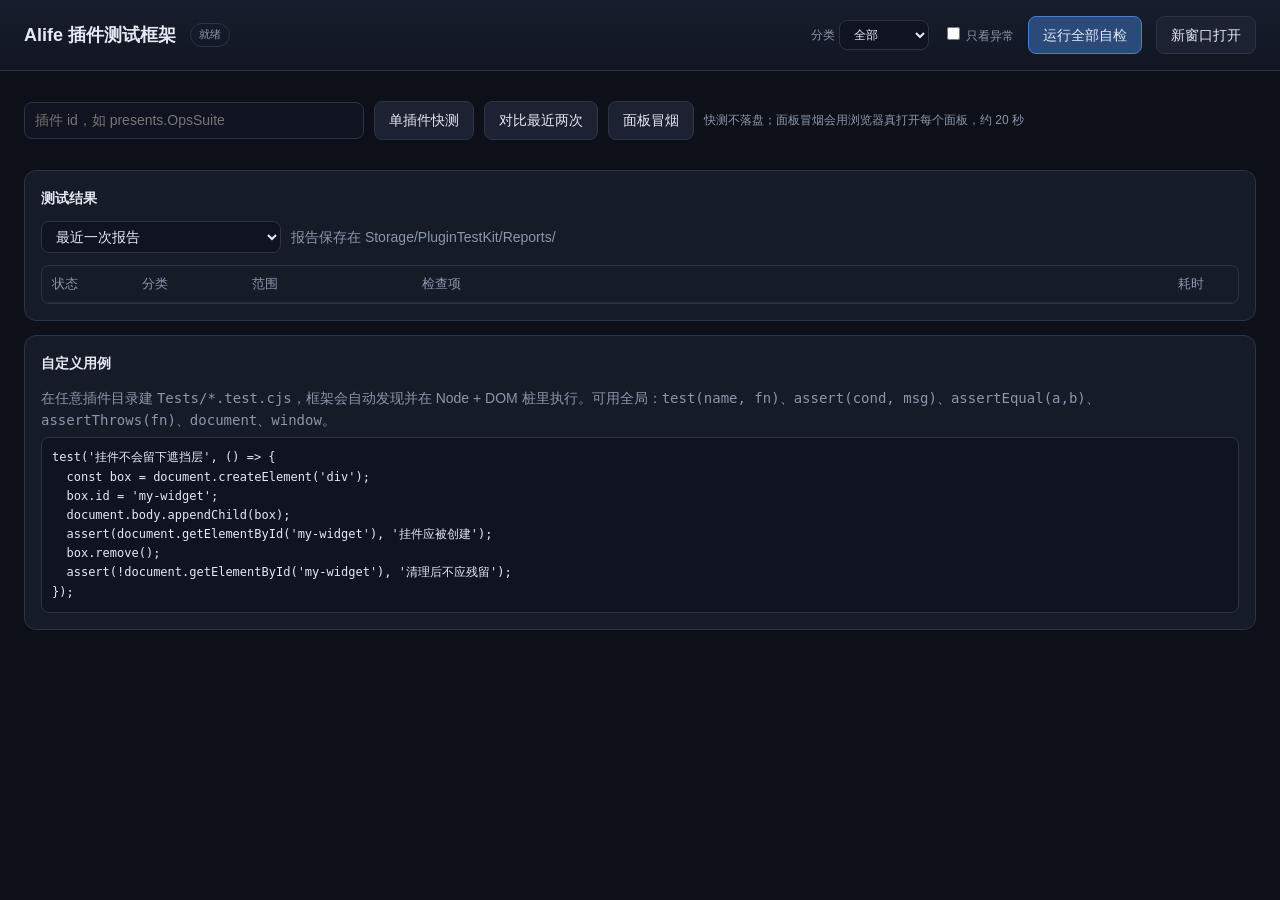
==== 5.0.0/Resources/index.html @ 311c9e18 "add presents.PluginTestKit 5.0.0" ====
<!doctype html>
<html lang="zh-CN">
<head>
<meta charset="utf-8">
<meta name="viewport" content="width=device-width,initial-scale=1">
<title>Alife 插件测试框架</title>
<style>
:root{--bg:#0d1018;--panel:#161b28;--panel2:#1c2231;--line:#2a3348;--text:#e4e9f2;--dim:#8b96ab;--acc:#6ea8ff;--ok:#4ec9a0;--warn:#f0b562;--bad:#f07373}
*{box-sizing:border-box}body{margin:0;background:var(--bg);color:var(--text);font:14px/1.6 -apple-system,"Segoe UI","Microsoft YaHei",sans-serif}
header{display:flex;align-items:center;gap:14px;padding:16px 24px;border-bottom:1px solid var(--line);background:linear-gradient(180deg,#171d2c,#111622);flex-wrap:wrap}
h1{font-size:18px;margin:0;font-weight:600}.tag{font-size:11px;color:var(--dim);border:1px solid var(--line);padding:2px 8px;border-radius:20px}
.spacer{flex:1}button{font:inherit;color:var(--text);background:var(--panel2);border:1px solid var(--line);border-radius:8px;padding:7px 14px;cursor:pointer;transition:.15s}button:hover{border-color:var(--acc);background:#24314a}button.primary{background:#2b4a7a;border-color:#4a7fd0}button:disabled{opacity:.5;cursor:not-allowed}
main{padding:20px 24px;max-width:1400px;margin:0 auto}
.cards{display:grid;grid-template-columns:repeat(auto-fit,minmax(150px,1fr));gap:12px;margin-bottom:18px}
.card{background:var(--panel);border:1px solid var(--line);border-radius:12px;padding:14px 16px}.card .k{font-size:11px;color:var(--dim)}.card .v{font-size:26px;font-weight:650;margin-top:4px;font-variant-numeric:tabular-nums}
.ok{color:var(--ok)}.bad{color:var(--bad)}.warn{color:var(--warn)}.acc{color:var(--acc)}
.box{background:var(--panel);border:1px solid var(--line);border-radius:12px;padding:16px;margin-bottom:14px}
.box h2{font-size:14px;margin:0 0 12px;font-weight:600}
.row{display:flex;gap:10px;align-items:center;flex-wrap:wrap;margin-bottom:12px}
select,input{font:inherit;background:#0f1420;color:var(--text);border:1px solid var(--line);border-radius:8px;padding:6px 10px}
table{width:100%;border-collapse:collapse;font-size:12.5px}th,td{text-align:left;padding:8px 10px;border-bottom:1px solid #232b3d;vertical-align:top}th{color:var(--dim);font-weight:500}
tbody tr:hover{background:#1c2436}.scroll{max-height:600px;overflow:auto;border:1px solid var(--line);border-radius:8px}
.chip{display:inline-block;font-size:10.5px;padding:1px 8px;border-radius:20px;background:#25314a;color:#a8c4f2;margin-right:4px}
.chip.ok{background:#1d4236;color:#8ee0bf}.chip.bad{background:#482727;color:#ffaaaa}.chip.warn{background:#463722;color:#f0c078}
pre{background:#0f1420;border:1px solid var(--line);border-radius:8px;padding:10px;font:12px/1.6 Consolas,monospace;white-space:pre-wrap;word-break:break-all;margin:6px 0 0}
.muted{color:var(--dim)}.empty{padding:30px;text-align:center;color:var(--dim)}
.toast{position:fixed;right:20px;bottom:20px;background:#22304a;border:1px solid var(--acc);border-radius:10px;padding:11px 16px;opacity:0;transition:.25s;pointer-events:none;z-index:9}.toast.show{opacity:1}
</style>
</head>
<body>
<header>
  <h1>Alife 插件测试框架</h1>
  <span class="tag" id="status">就绪</span>
  <span class="spacer"></span>
  <label class="muted" style="font-size:12px">分类
    <select id="filter"><option value="">全部</option><option>结构</option><option>JS</option><option>配置迁移</option><option>热重载</option></select>
  </label>
  <label class="muted" style="font-size:12px"><input type="checkbox" id="onlyBad" style="min-width:auto"> 只看异常</label>
  <button id="run" class="primary">运行全部自检</button>
  <button id="open">新窗口打开</button>
</header>
<main>
  <div class="row" style="margin-top:10px;flex-wrap:wrap">
  <input id="oneName" placeholder="插件 id，如 presents.OpsSuite" style="min-width:240px;flex:1;max-width:340px">
  <button id="runOne">单插件快测</button>
  <button id="compare">对比最近两次</button>
  <button id="uismoke">面板冒烟</button>
  <span class="muted" style="font-size:12px">快测不落盘；面板冒烟会用浏览器真打开每个面板，约 20 秒</span>
</div>
<div id="uiBox" style="font-size:12.5px;margin-top:6px"></div>
<div id="oneBox" style="font-size:12.5px;margin-top:6px"></div>
<div id="diffBox" style="font-size:12.5px;margin-top:6px"></div>

<div class="cards" id="cards"></div>
  <div class="box">
    <h2>测试结果 <small class="muted" id="meta"></small></h2>
    <div class="row"><select id="history" style="min-width:240px"><option value="">最近一次报告</option></select><span class="muted">报告保存在 Storage/PluginTestKit/Reports/</span></div>
    <div class="scroll"><table><thead><tr><th style="width:90px">状态</th><th style="width:110px">分类</th><th style="width:170px">范围</th><th>检查项</th><th style="width:70px" class="num">耗时</th></tr></thead><tbody id="rows"></tbody></table></div>
  </div>
  <div class="box">
    <h2>自定义用例</h2>
    <div class="muted">在任意插件目录建 <code>Tests/*.test.cjs</code>，框架会自动发现并在 Node + DOM 桩里执行。可用全局：<code>test(name, fn)</code>、<code>assert(cond, msg)</code>、<code>assertEqual(a,b)</code>、<code>assertThrows(fn)</code>、<code>document</code>、<code>window</code>。</div>
    <pre>test('挂件不会留下遮挡层', () => {
  const box = document.createElement('div');
  box.id = 'my-widget';
  document.body.appendChild(box);
  assert(document.getElementById('my-widget'), '挂件应被创建');
  box.remove();
  assert(!document.getElementById('my-widget'), '清理后不应残留');
});</pre>
  </div>
</main>
<div class="toast" id="toast"></div>
<script>
const $=(s)=>document.querySelector(s);
const esc=(s)=>String(s??'').replace(/[&<>"']/g,c=>({'&':'&amp;','<':'&lt;','>':'&gt;','"':'&quot;',"'":'&#39;'}[c]));
const api=async(p,o)=>{try{const r=await fetch(p,o);return await r.json()}catch(e){return {ok:false,error:String(e)}}};
const toast=(t)=>{const e=$('#toast');e.textContent=t;e.classList.add('show');clearTimeout(e._t);e._t=setTimeout(()=>e.classList.remove('show'),3200)};
let report=null, reports=[];
function cards(r){
  const d=[['检查项',r?.total??0,''],['通过',r?.passed??0,'ok'],['失败',r?.failed??0,'bad'],['提示',r?.warnings??0,'warn'],['耗时',(r?.durationMs??0)+' ms','']];
  $('#cards').innerHTML=d.map(([k,v,c])=>`<div class="card"><div class="k">${k}</div><div class="v ${c}">${v}</div></div>`).join('');
  $('#meta').textContent=r?`${r.at} · ${r.summary}`:'';
  $('#status').textContent=r?(r.failed?'有失败项':'自检通过'):'尚未运行';
}
function render(){
  if(!report){$('#rows').innerHTML='<tr><td colspan="5" class="empty">点「运行全部自检」开始</td></tr>';return}
  const f=$('#filter').value, bad=$('#onlyBad').checked;
  let rows=(report.results||[]).filter(x=>(!f||x.category===f)&&(!bad||!x.passed));
  $('#rows').innerHTML=rows.length?rows.map(x=>{
    const cls=x.passed?'ok':(x.warning?'warn':'bad'), label=x.passed?'通过':(x.warning?'提示':'失败');
    const details=(x.details||[]).length?`<pre>${esc(x.details.join('\n'))}</pre>`:'';
    return `<tr><td><span class="chip ${cls}">${label}</span></td><td><span class="chip">${esc(x.category)}</span></td><td class="muted" style="word-break:break-all">${esc(x.scope)}</td>
      <td><b>${esc(x.name)}</b>${x.message?`<div class="muted">${esc(x.message)}</div>`:''}${details}</td><td class="num muted">${x.durationMs}ms</td></tr>`;
  }).join(''):'<tr><td colspan="5" class="empty">当前筛选下没有结果</td></tr>';
}
async function load(name=''){
  const r=await api('/api/report'+(name?'?name='+encodeURIComponent(name):''));
  if(r&&r.results){report=r;cards(r);render()}
}
async function refreshState(){
  const s=await api('/api/state');
  reports=s.reports||[];
  $('#history').innerHTML='<option value="">最近一次报告</option>'+reports.map(x=>`<option value="${esc(x)}">${esc(x)}</option>`).join('');
  if(s.latest){cards(s.latest)}
  $('#status').textContent=s.running?'测试中…':($('#status').textContent||'就绪');
  $('#run').disabled=!!s.running;
}
$('#filter').onchange=render;$('#onlyBad').onchange=render;
$('#history').onchange=()=>load($('#history').value);
$('#run').onclick=async()=>{
  $('#run').disabled=true;$('#status').textContent='测试中…';toast('自检开始，可能需要十几秒');
  const r=await api('/api/run',{method:'POST'});
  if(!r.ok){toast('运行失败：'+(r.error||''))}else{toast(`${r.summary}`)}
  await refreshState();await load();$('#run').disabled=false;
};

// 单插件快测：只扫一个目录、不写报告，改完插件几秒内就能知道有没有明显问题
$('#runOne').onclick=async()=>{
  const name=$('#oneName').value.trim();
  if(!name){toast('先填插件 id，例如 presents.OpsSuite');return}
  $('#runOne').disabled=true;
  const t0=Date.now();
  const r=await api('/api/run?plugin='+encodeURIComponent(name),{method:'POST'});
  const ms=Date.now()-t0;
  $('#runOne').disabled=false;
  $('#oneBox').innerHTML=r.ok
    ? `<span class="chip ${r.failed?'bad':(r.warnings?'warn':'ok')}">单插件快测</span> <b>${esc(name)}</b> · ${r.total} 项 · 失败 ${r.failed} · 提示 ${r.warnings} · ${ms} ms · <span class="muted">${r.saved?'已落盘':'未落盘'}</span>`
    : `<span class="chip bad">快测失败</span> ${esc(r.error||'')}`;
};

// 回归对比：最近两份报告对齐，直接看有没有这次改出来的新失败
$('#compare').onclick=async()=>{
  const d=await api('/api/compare');
  if(!d.summary){$('#diffBox').innerHTML=`<span class="chip warn">无法对比</span> ${esc(d.error||'')}`;return}
  const list=(arr,mark)=>arr.length?`<div style="margin-top:4px">${arr.slice(0,12).map(x=>`<div class="muted">${mark} ${esc(x)}</div>`).join('')}</div>`:'';
  $('#diffBox').innerHTML=
    `<span class="chip ${d.newFailures.length?'bad':'ok'}">回归对比</span> ${esc(d.baseAt)} → ${esc(d.latestAt)}：<b>${esc(d.summary)}</b>`+
    `<span class="muted"> · 新失败 ${d.newFailures.length} · 修复 ${d.fixed.length} · 仍失败 ${d.stillFailing.length} · 新增项 ${d.added.length}</span>`+
    list(d.newFailures,'✗')+list(d.fixed,'✓')+
    (d.newFailures.length?'':'<div class="muted" style="margin-top:3px">这次改动没有引入新失败</div>');
};
// 面板冒烟：真浏览器打开每个本地面板抓 JS 报错。字段名对不上、函数被变量遮蔽这类问题，
// 静态检查永远发现不了 —— 语法没错、接口也返回 200，只是页面白着。
$('#uismoke').onclick=async()=>{
  const b=$('#uismoke');
  b.disabled=true;b.textContent='检查中…';
  $('#uiBox').innerHTML='<span class="muted">正在用浏览器逐个打开面板，约 20 秒…</span>';

  const r=await api('/api/uismoke',{method:'POST'});
  b.disabled=false;b.textContent='面板冒烟';

  if(!r||r.ok===false){
    $('#uiBox').innerHTML=`<span class="chip warn">无法运行</span> ${esc((r&&r.error)||'')}`;
    return;
  }

  const rows=(r.results||[]).map(x=>{
    const cls=x.passed?'ok':(x.warning?'warn':'bad');
    const label=x.passed?'通过':(x.warning?'提示':'失败');
    const ds=(x.details||[]).slice(0,3)
      .map(d=>`<div class="muted" style="margin-left:52px">· ${esc(d)}</div>`).join('');
    return `<div><span class="chip ${cls}">${label}</span> <span class="mono">${esc(x.scope)}</span> ${esc(x.message)}</div>${ds}`;
  }).join('');

  $('#uiBox').innerHTML=`<div style="margin-bottom:4px"><b>${r.count} 个面板</b> · ${r.failed} 个有报错</div>${rows}`;
};

$('#open').onclick=()=>window.open(location.href,'_blank');
refreshState().then(()=>load());
setInterval(refreshState,8000);
</script>
</body>
</html>
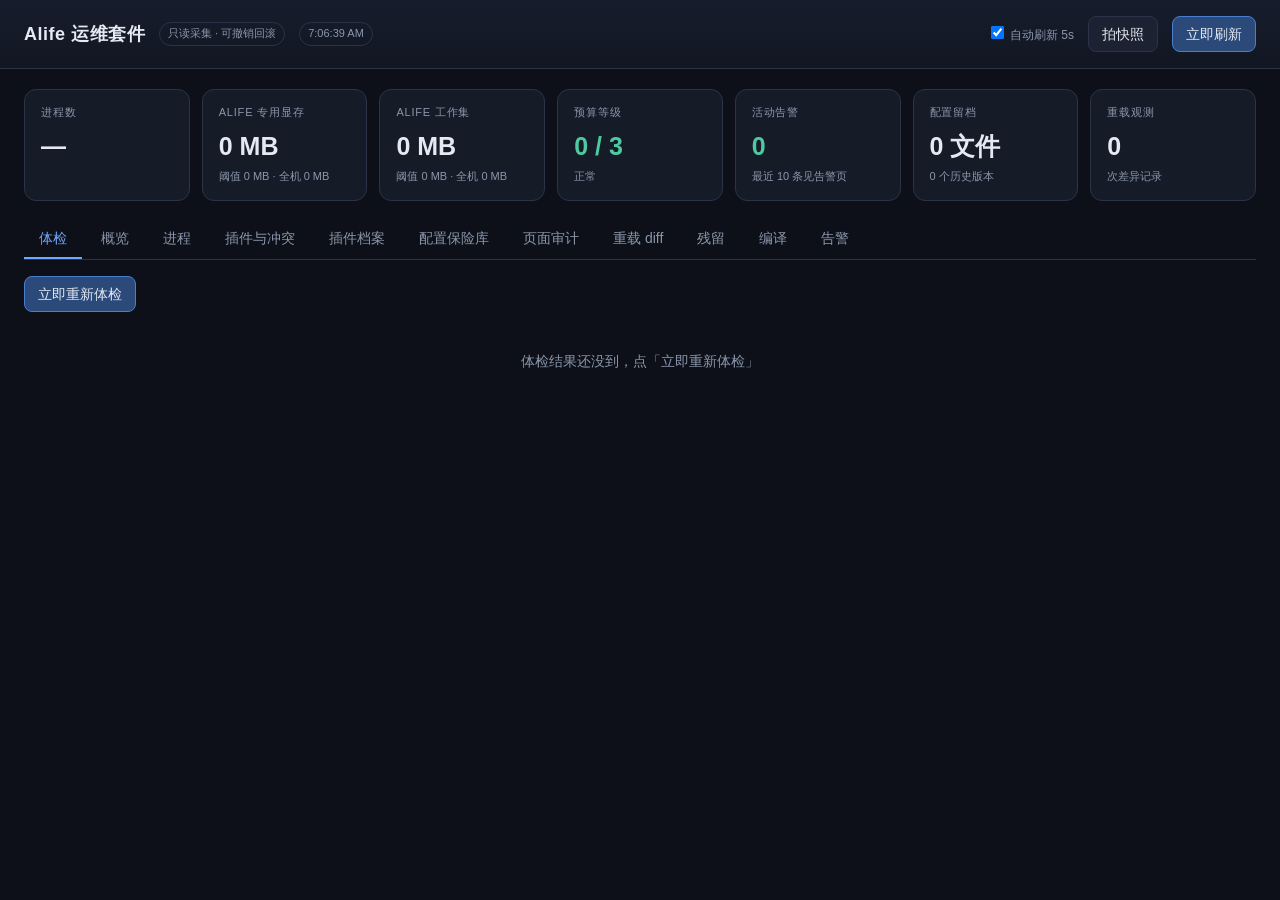
==== commit dcca675c: "add presents.OpsSuite 5.0.0" ====
--- a/5.0.0/Resources/index.html
+++ b/5.0.0/Resources/index.html
@@ -3,172 +3,610 @@
 <head>
 <meta charset="utf-8">
 <meta name="viewport" content="width=device-width,initial-scale=1">
-<title>Alife 插件测试框架</title>
+<title>Alife 运维套件</title>
 <style>
-:root{--bg:#0d1018;--panel:#161b28;--panel2:#1c2231;--line:#2a3348;--text:#e4e9f2;--dim:#8b96ab;--acc:#6ea8ff;--ok:#4ec9a0;--warn:#f0b562;--bad:#f07373}
-*{box-sizing:border-box}body{margin:0;background:var(--bg);color:var(--text);font:14px/1.6 -apple-system,"Segoe UI","Microsoft YaHei",sans-serif}
+:root{--bg:#0d1018;--panel:#161b28;--panel2:#1c2231;--line:#2a3348;--text:#e4e9f2;--dim:#8b96ab;--accent:#6ea8ff;--ok:#4ec9a0;--warn:#f0b562;--bad:#f07373}
+*{box-sizing:border-box}
+body{margin:0;background:var(--bg);color:var(--text);font:14px/1.6 -apple-system,"Segoe UI","Microsoft YaHei",sans-serif}
+a{color:var(--accent)}
 header{display:flex;align-items:center;gap:14px;padding:16px 24px;border-bottom:1px solid var(--line);background:linear-gradient(180deg,#171d2c,#111622);flex-wrap:wrap}
-h1{font-size:18px;margin:0;font-weight:600}.tag{font-size:11px;color:var(--dim);border:1px solid var(--line);padding:2px 8px;border-radius:20px}
-.spacer{flex:1}button{font:inherit;color:var(--text);background:var(--panel2);border:1px solid var(--line);border-radius:8px;padding:7px 14px;cursor:pointer;transition:.15s}button:hover{border-color:var(--acc);background:#24314a}button.primary{background:#2b4a7a;border-color:#4a7fd0}button:disabled{opacity:.5;cursor:not-allowed}
-main{padding:20px 24px;max-width:1400px;margin:0 auto}
-.cards{display:grid;grid-template-columns:repeat(auto-fit,minmax(150px,1fr));gap:12px;margin-bottom:18px}
-.card{background:var(--panel);border:1px solid var(--line);border-radius:12px;padding:14px 16px}.card .k{font-size:11px;color:var(--dim)}.card .v{font-size:26px;font-weight:650;margin-top:4px;font-variant-numeric:tabular-nums}
-.ok{color:var(--ok)}.bad{color:var(--bad)}.warn{color:var(--warn)}.acc{color:var(--acc)}
+h1{font-size:18px;margin:0;font-weight:600;letter-spacing:.5px}
+.tag{font-size:11px;color:var(--dim);border:1px solid var(--line);padding:2px 8px;border-radius:20px}
+.spacer{flex:1}
+button{font:inherit;color:var(--text);background:var(--panel2);border:1px solid var(--line);border-radius:8px;padding:6px 13px;cursor:pointer;transition:.15s}
+button:hover{border-color:var(--accent);background:#24314a}
+button.primary{background:#2b4a7a;border-color:#4a7fd0}
+button.danger{border-color:#8a3d3d;color:#ffb3b3}
+button:disabled{opacity:.45;cursor:not-allowed}
+main{padding:20px 24px;max-width:1500px;margin:0 auto}
+.cards{display:grid;grid-template-columns:repeat(auto-fit,minmax(158px,1fr));gap:12px;margin-bottom:18px}
+.card{background:var(--panel);border:1px solid var(--line);border-radius:12px;padding:14px 16px}
+.card .k{font-size:11px;color:var(--dim);text-transform:uppercase;letter-spacing:.8px}
+.card .v{font-size:25px;font-weight:650;font-variant-numeric:tabular-nums;margin-top:4px}
+.card .s{font-size:11px;color:var(--dim);margin-top:2px}
+.c-ok{color:var(--ok)}.c-warn{color:var(--warn)}.c-bad{color:var(--bad)}.c-acc{color:var(--accent)}
+nav{display:flex;gap:4px;border-bottom:1px solid var(--line);margin-bottom:16px;flex-wrap:wrap}
+nav button{border:0;border-bottom:2px solid transparent;border-radius:0;background:none;padding:8px 15px;color:var(--dim)}
+nav button.on{color:var(--accent);border-bottom-color:var(--accent)}
+section{display:none}section.on{display:block}
+.grid2{display:grid;grid-template-columns:1.15fr .85fr;gap:14px}
+@media(max-width:980px){.grid2{grid-template-columns:1fr}}
 .box{background:var(--panel);border:1px solid var(--line);border-radius:12px;padding:16px;margin-bottom:14px}
-.box h2{font-size:14px;margin:0 0 12px;font-weight:600}
-.row{display:flex;gap:10px;align-items:center;flex-wrap:wrap;margin-bottom:12px}
-select,input{font:inherit;background:#0f1420;color:var(--text);border:1px solid var(--line);border-radius:8px;padding:6px 10px}
-table{width:100%;border-collapse:collapse;font-size:12.5px}th,td{text-align:left;padding:8px 10px;border-bottom:1px solid #232b3d;vertical-align:top}th{color:var(--dim);font-weight:500}
-tbody tr:hover{background:#1c2436}.scroll{max-height:600px;overflow:auto;border:1px solid var(--line);border-radius:8px}
-.chip{display:inline-block;font-size:10.5px;padding:1px 8px;border-radius:20px;background:#25314a;color:#a8c4f2;margin-right:4px}
-.chip.ok{background:#1d4236;color:#8ee0bf}.chip.bad{background:#482727;color:#ffaaaa}.chip.warn{background:#463722;color:#f0c078}
-pre{background:#0f1420;border:1px solid var(--line);border-radius:8px;padding:10px;font:12px/1.6 Consolas,monospace;white-space:pre-wrap;word-break:break-all;margin:6px 0 0}
-.muted{color:var(--dim)}.empty{padding:30px;text-align:center;color:var(--dim)}
-.toast{position:fixed;right:20px;bottom:20px;background:#22304a;border:1px solid var(--acc);border-radius:10px;padding:11px 16px;opacity:0;transition:.25s;pointer-events:none;z-index:9}.toast.show{opacity:1}
+.box h2{font-size:14px;margin:0 0 12px;font-weight:600;color:var(--text)}
+.box h2 small{font-weight:400;color:var(--dim);margin-left:8px}
+table{width:100%;border-collapse:collapse;font-size:12.5px}
+th,td{text-align:left;padding:7px 9px;border-bottom:1px solid #232b3d;vertical-align:top}
+th{color:var(--dim);font-weight:500;position:sticky;top:0;background:var(--panel);z-index:1}
+tbody tr:hover{background:#1c2436}
+.num{font-variant-numeric:tabular-nums;text-align:right}
+.scroll{max-height:430px;overflow:auto;border:1px solid var(--line);border-radius:8px}
+.chip{display:inline-block;font-size:10.5px;padding:1px 7px;border-radius:20px;background:#25314a;color:#a8c4f2;margin:1px 3px 1px 0}
+.chip.warn{background:#463722;color:#f0c078}.chip.bad{background:#482727;color:#ffaaaa}
+.chip.ok{background:#1d4236;color:#8ee0bf}
+.muted{color:var(--dim)}
+pre{background:#0f1420;border:1px solid var(--line);border-radius:8px;padding:12px;overflow:auto;max-height:320px;font:12px/1.6 Consolas,monospace;white-space:pre-wrap;word-break:break-all}
+.row{display:flex;gap:8px;align-items:center;flex-wrap:wrap;margin-bottom:10px}
+input,select{font:inherit;background:#0f1420;color:var(--text);border:1px solid var(--line);border-radius:8px;padding:6px 10px}
+input{min-width:220px}
+svg{width:100%;height:190px;display:block}
+.legend{display:flex;gap:16px;font-size:11px;color:var(--dim);margin-top:6px}
+.legend i{display:inline-block;width:10px;height:3px;vertical-align:middle;margin-right:5px}
+.empty{padding:26px;text-align:center;color:var(--dim)}
+.banner{background:#2a2033;border:1px solid #5b3d55;border-radius:10px;padding:10px 14px;margin-bottom:14px;font-size:12.5px}
+dialog{background:var(--panel);color:var(--text);border:1px solid var(--line);border-radius:12px;max-width:820px;width:92%;padding:20px}
+dialog::backdrop{background:rgba(0,0,0,.72)}
+dialog h3{margin:0 0 12px;font-size:16px}
+.toast{position:fixed;right:20px;bottom:20px;background:#22304a;border:1px solid var(--accent);border-radius:10px;padding:11px 16px;opacity:0;transition:.25s;pointer-events:none;max-width:380px;z-index:9;font-size:13px}
+.toast.show{opacity:1}
+
+/* ---- 体检页 ---- */
+#health .hstat{display:flex;align-items:center;gap:14px;padding:16px 18px;border-radius:12px;border:1px solid var(--line);background:var(--panel);margin-bottom:14px}
+#health .hstat .dot{width:12px;height:12px;border-radius:50%;flex:none}
+#health .hstat.bad .dot{background:#f07373}
+#health .hstat.warn .dot{background:#f0b562}
+#health .hstat.ok .dot{background:#4ec9a0}
+#health .hstat .big{font-size:21px;font-weight:700;line-height:1.25}
+#health .hitem{display:flex;gap:12px;padding:12px 14px;border:1px solid var(--line);border-left:4px solid var(--line);border-radius:10px;background:var(--panel);margin-bottom:9px}
+#health .hitem.bad{border-left-color:#f07373}
+#health .hitem.warn{border-left-color:#f0b562}
+#health .hitem.ok{border-left-color:#4ec9a0}
+#health .hitem .t{font-weight:600;margin-bottom:3px;line-height:1.4}
+#health .hitem .d{color:var(--dim);font-size:12px;word-break:break-all}
+#health .hitem .f{margin-top:7px;font-size:12px;color:#7ee0b0}
+#health .hitem .f b{font-weight:600}
 </style>
 </head>
 <body>
 <header>
-  <h1>Alife 插件测试框架</h1>
-  <span class="tag" id="status">就绪</span>
+  <h1>Alife 运维套件</h1>
+  <span class="tag">只读采集 · 可撤销回滚</span>
+  <span class="tag" id="clock">--:--:--</span>
   <span class="spacer"></span>
-  <label class="muted" style="font-size:12px">分类
-    <select id="filter"><option value="">全部</option><option>结构</option><option>JS</option><option>配置迁移</option><option>热重载</option></select>
-  </label>
-  <label class="muted" style="font-size:12px"><input type="checkbox" id="onlyBad" style="min-width:auto"> 只看异常</label>
-  <button id="run" class="primary">运行全部自检</button>
-  <button id="open">新窗口打开</button>
+  <label class="muted" style="font-size:12px"><input type="checkbox" id="auto" checked style="min-width:auto"> 自动刷新 5s</label>
+  <button id="snapshot">拍快照</button>
+  <button id="refresh" class="primary">立即刷新</button>
 </header>
+
 <main>
-  <div class="row" style="margin-top:10px;flex-wrap:wrap">
-  <input id="oneName" placeholder="插件 id，如 presents.OpsSuite" style="min-width:240px;flex:1;max-width:340px">
-  <button id="runOne">单插件快测</button>
-  <button id="compare">对比最近两次</button>
-  <button id="uismoke">面板冒烟</button>
-  <span class="muted" style="font-size:12px">快测不落盘；面板冒烟会用浏览器真打开每个面板，约 20 秒</span>
-</div>
-<div id="uiBox" style="font-size:12.5px;margin-top:6px"></div>
-<div id="oneBox" style="font-size:12.5px;margin-top:6px"></div>
-<div id="diffBox" style="font-size:12.5px;margin-top:6px"></div>
-
-<div class="cards" id="cards"></div>
-  <div class="box">
-    <h2>测试结果 <small class="muted" id="meta"></small></h2>
-    <div class="row"><select id="history" style="min-width:240px"><option value="">最近一次报告</option></select><span class="muted">报告保存在 Storage/PluginTestKit/Reports/</span></div>
-    <div class="scroll"><table><thead><tr><th style="width:90px">状态</th><th style="width:110px">分类</th><th style="width:170px">范围</th><th>检查项</th><th style="width:70px" class="num">耗时</th></tr></thead><tbody id="rows"></tbody></table></div>
+  <div id="banner"></div>
+  <div class="cards" id="cards"></div>
+
+  <nav id="tabs">
+    <button data-t="health" class="on">体检</button>
+    <button data-t="overview">概览</button>
+    <button data-t="processes">进程</button>
+    <button data-t="plugins">插件与冲突</button>
+    <button data-t="dossier">插件档案</button>
+    <button data-t="configs">配置保险库</button>
+    <button data-t="audit">页面审计</button>
+    <button data-t="reload">重载 diff</button>
+    <button data-t="residue">残留</button>
+    <button data-t="compile">编译</button>
+    <button data-t="alerts">告警</button>
+  </nav>
+
+  <section id="health" class="on">
+    <div class="row" style="margin-bottom:12px">
+      <button id="healthRun" class="primary">立即重新体检</button>
+      <span class="muted" id="healthAt"></span>
+      <span class="spacer"></span>
+      <span class="muted" id="healthMeta"></span>
+    </div>
+    <div id="healthList"></div>
+  </section>
+
+  <section id="overview">
+    <div class="grid2">
+      <div class="box">
+        <h2>资源趋势 <small>最近采样</small></h2>
+        <svg id="chart" viewBox="0 0 600 190" preserveAspectRatio="none"></svg>
+        <div class="legend"><span><i style="background:#6ea8ff"></i>工作集 MB</span><span><i style="background:#f0b562"></i>GPU 专用显存 MB</span></div>
+      </div>
+      <div class="box">
+        <h2>按进程组 <small>工作集 / 显存</small></h2>
+        <div class="scroll"><table><thead><tr><th>组</th><th class="num">进程</th><th class="num">工作集</th><th class="num">显存</th></tr></thead><tbody id="groups"></tbody></table></div>
+      </div>
+    </div>
+    <div class="box">
+      <h2>最近重载</h2>
+      <div id="reloadNote" class="muted">—</div>
+    </div>
+  </section>
+
+  <section id="processes">
+    <div class="box">
+      <h2>进程明细 <small>按专用显存降序</small></h2>
+      <div class="row"><input id="psearch" placeholder="过滤进程名 / 组 / 命令行"><span class="muted" id="pcount"></span></div>
+      <div class="scroll"><table><thead><tr><th>进程</th><th>组 / 类型</th><th class="num">工作集</th><th class="num">私有</th><th class="num">显存</th><th class="num">句柄</th><th>端口</th><th>命令行</th></tr></thead><tbody id="ptable"></tbody></table></div>
+    </div>
+  </section>
+
+  <section id="plugins">
+    <div class="grid2">
+      <div class="box"><h2>冲突与卫生</h2><div id="conflicts"></div></div>
+      <div class="box"><h2>插件台账</h2><div class="scroll"><table><thead><tr><th>插件</th><th class="num">版本</th><th class="num">源文件</th><th class="num">模块</th><th>工具函数</th></tr></thead><tbody id="plugintable"></tbody></table></div></div>
+    </div>
+  </section>
+
+  <section id="configs">
+    <div class="grid2">
+      <div class="box"><h2>配置文件 <small>自动留档</small></h2><div class="scroll"><table><thead><tr><th>路径</th><th class="num">版本</th><th class="num">大小</th><th>操作</th></tr></thead><tbody id="configtable"></tbody></table></div></div>
+      <div class="box"><h2>历史版本</h2><div id="history"><div class="empty">点左侧「历史」查看</div></div></div>
+    </div>
+  </section>
+
+  <section id="audit">
+    <div class="row"><button id="auditRun" class="primary">重新扫描主页面</button><span class="muted">列出 window.__* 全局、遮挡点击的 fixed 层、测试残留 DOM、background initial 残留</span></div>
+    <div class="grid2">
+      <div class="box"><h2>可能拦截点击的大层</h2><div id="overlays"></div></div>
+      <div class="box"><h2>全局标记 / 可疑 DOM</h2><div id="globals"></div></div>
+    </div>
+  </section>
+
+  <section id="reload">
+    <div class="box"><h2>快照差异 <small>重载前后 / 手动对比</small></h2><div id="diffs"></div></div>
+  </section>
+
+  <section id="dossier">
+    <div class="row" style="margin-bottom:10px">
+      <button id="dossierReload">重新扫描</button>
+      <button id="scaffoldBtn">新建插件</button>
+      <label class="muted" style="font-size:12px"><input type="checkbox" id="dossierOnlyBad" style="min-width:auto"> 只看需要处理的</label>
+      <span class="spacer"></span>
+      <span class="muted" id="dossierMeta"></span>
+    </div>
+    <div class="box">
+      <div class="scroll" style="max-height:620px">
+        <table><thead><tr>
+          <th style="width:190px">插件</th><th style="width:60px" class="num">大小</th>
+          <th style="width:96px">改动</th><th>启用角色</th><th>依赖 / 被依赖</th>
+          <th style="width:210px">需要处理</th>
+        </tr></thead><tbody id="dossierRows"></tbody></table>
+      </div>
+    </div>
+  </section>
+
+  <section id="residue">
+    <div class="row" style="margin-bottom:10px">
+      <button id="residueReload">重新扫描</button>
+      <button id="cleanPorts" class="danger">清理失效端口文件</button>
+      <span class="muted" style="font-size:12px">只删 %TEMP% 里指向已停止实例的标记文件，不动任何数据</span>
+      <span class="spacer"></span>
+      <span class="muted" id="residueMeta"></span>
+    </div>
+    <div class="box" style="margin-bottom:12px">
+      <h2>端口文件 <small>标记还在、但没人监听</small></h2>
+      <div id="residuePorts"></div>
+    </div>
+    <div class="box" style="margin-bottom:12px">
+      <h2>角色配置里的失效模块 <small>这些会被静默跳过</small></h2>
+      <div id="residueConfigs"></div>
+    </div>
+    <div class="box">
+      <h2>Storage 数据目录 <small>仅供参考，按名字对不上插件的不代表没用</small></h2>
+      <div id="residueData"></div>
+    </div>
+  </section>
+
+  <section id="compile">
+    <div class="row" style="margin-bottom:10px">
+      <button id="compileReload">重新扫描</button>
+      <span class="muted" style="font-size:12px">从 alife.log 读宿主的真实编译诊断。编译失败的插件在客户端里根本不会出现</span>
+      <span class="spacer"></span>
+      <span class="muted" id="compileMeta"></span>
+    </div>
+    <div class="box" style="margin-bottom:12px">
+      <h2>未修复</h2>
+      <div id="compileList"></div>
+    </div>
+    <div class="box">
+      <h2>已修复 <small>日志里报过，但之后已产出 dll</small></h2>
+      <div id="compileFixed"></div>
+    </div>
+  </section>
+
+  <section id="alerts">
+    <div class="box"><h2>资源告警</h2><div id="alertlist"></div></div>
+  </section>
+</main>
+
+<dialog id="scaffoldDlg">
+  <h3 style="margin:0 0 14px">新建插件骨架</h3>
+  <div class="field" style="margin-bottom:10px">
+    <label>插件 id（就是目录名）</label>
+    <input id="scPluginId" placeholder="presents.MyPlugin">
   </div>
-  <div class="box">
-    <h2>自定义用例</h2>
-    <div class="muted">在任意插件目录建 <code>Tests/*.test.cjs</code>，框架会自动发现并在 Node + DOM 桩里执行。可用全局：<code>test(name, fn)</code>、<code>assert(cond, msg)</code>、<code>assertEqual(a,b)</code>、<code>assertThrows(fn)</code>、<code>document</code>、<code>window</code>。</div>
-    <pre>test('挂件不会留下遮挡层', () => {
-  const box = document.createElement('div');
-  box.id = 'my-widget';
-  document.body.appendChild(box);
-  assert(document.getElementById('my-widget'), '挂件应被创建');
-  box.remove();
-  assert(!document.getElementById('my-widget'), '清理后不应残留');
-});</pre>
+  <div class="field" style="margin-bottom:10px">
+    <label>中文名（显示在模块列表里）</label>
+    <input id="scTitle" placeholder="我的插件">
   </div>
-</main>
+  <div class="field" style="margin-bottom:10px">
+    <label>类名前缀（留空 = 取 id 末段）</label>
+    <input id="scPrefix" placeholder="MyPlugin">
+  </div>
+  <div class="muted" style="font-size:12px;margin-top:6px">
+    会生成 manifest.json / 类名Module.cs / 类名Config.cs / 类名UI.cs / Resources/index.html。
+    生成后需要重载插件环境，再把模块加进角色的 Modules。
+  </div>
+  <div class="row" style="justify-content:flex-end;margin-top:16px">
+    <button id="scCancel">取消</button>
+    <button id="scCreate" class="primary">生成</button>
+  </div>
+</dialog>
+
+
+<dialog id="dlg"><h3 id="dlgTitle">差异</h3><pre id="dlgBody"></pre><div class="row" style="justify-content:flex-end"><button id="dlgClose">关闭</button><button id="dlgRollback" class="danger">回滚到此版本</button></div></dialog>
 <div class="toast" id="toast"></div>
+
 <script>
-const $=(s)=>document.querySelector(s);
+const $=(s)=>document.querySelector(s), $$=(s)=>[...document.querySelectorAll(s)];
+let cache={state:null,samples:[],processes:[],inventory:null,configs:[],diffs:[],alerts:[],audit:null,health:null,dossier:null,residue:null,compile:null};
+let activeConfig='', activeVersion='';
 const esc=(s)=>String(s??'').replace(/[&<>"']/g,c=>({'&':'&amp;','<':'&lt;','>':'&gt;','"':'&quot;',"'":'&#39;'}[c]));
-const api=async(p,o)=>{try{const r=await fetch(p,o);return await r.json()}catch(e){return {ok:false,error:String(e)}}};
+const fmt=(n)=>Number(n||0).toLocaleString();
+const api=async(p,opt)=>{try{const r=await fetch(p,opt);return await r.json()}catch(e){return {ok:false,error:String(e)}}};
+// 数组接口专用：某次请求失败时 api() 会回一个 {ok:false} 对象，
+// 后面 rows.slice 一崩，整个 refresh 就断在这里，所有页面全空。
+const apiList=async(p)=>{const r=await api(p);return Array.isArray(r)?r:[]};
 const toast=(t)=>{const e=$('#toast');e.textContent=t;e.classList.add('show');clearTimeout(e._t);e._t=setTimeout(()=>e.classList.remove('show'),3200)};
-let report=null, reports=[];
-function cards(r){
-  const d=[['检查项',r?.total??0,''],['通过',r?.passed??0,'ok'],['失败',r?.failed??0,'bad'],['提示',r?.warnings??0,'warn'],['耗时',(r?.durationMs??0)+' ms','']];
-  $('#cards').innerHTML=d.map(([k,v,c])=>`<div class="card"><div class="k">${k}</div><div class="v ${c}">${v}</div></div>`).join('');
-  $('#meta').textContent=r?`${r.at} · ${r.summary}`:'';
-  $('#status').textContent=r?(r.failed?'有失败项':'自检通过'):'尚未运行';
-}
-function render(){
-  if(!report){$('#rows').innerHTML='<tr><td colspan="5" class="empty">点「运行全部自检」开始</td></tr>';return}
-  const f=$('#filter').value, bad=$('#onlyBad').checked;
-  let rows=(report.results||[]).filter(x=>(!f||x.category===f)&&(!bad||!x.passed));
-  $('#rows').innerHTML=rows.length?rows.map(x=>{
-    const cls=x.passed?'ok':(x.warning?'warn':'bad'), label=x.passed?'通过':(x.warning?'提示':'失败');
-    const details=(x.details||[]).length?`<pre>${esc(x.details.join('\n'))}</pre>`:'';
-    return `<tr><td><span class="chip ${cls}">${label}</span></td><td><span class="chip">${esc(x.category)}</span></td><td class="muted" style="word-break:break-all">${esc(x.scope)}</td>
-      <td><b>${esc(x.name)}</b>${x.message?`<div class="muted">${esc(x.message)}</div>`:''}${details}</td><td class="num muted">${x.durationMs}ms</td></tr>`;
-  }).join(''):'<tr><td colspan="5" class="empty">当前筛选下没有结果</td></tr>';
-}
-async function load(name=''){
-  const r=await api('/api/report'+(name?'?name='+encodeURIComponent(name):''));
-  if(r&&r.results){report=r;cards(r);render()}
-}
-async function refreshState(){
-  const s=await api('/api/state');
-  reports=s.reports||[];
-  $('#history').innerHTML='<option value="">最近一次报告</option>'+reports.map(x=>`<option value="${esc(x)}">${esc(x)}</option>`).join('');
-  if(s.latest){cards(s.latest)}
-  $('#status').textContent=s.running?'测试中…':($('#status').textContent||'就绪');
-  $('#run').disabled=!!s.running;
-}
-$('#filter').onchange=render;$('#onlyBad').onchange=render;
-$('#history').onchange=()=>load($('#history').value);
-$('#run').onclick=async()=>{
-  $('#run').disabled=true;$('#status').textContent='测试中…';toast('自检开始，可能需要十几秒');
-  const r=await api('/api/run',{method:'POST'});
-  if(!r.ok){toast('运行失败：'+(r.error||''))}else{toast(`${r.summary}`)}
-  await refreshState();await load();$('#run').disabled=false;
+
+function cards(s){
+  const g=s.gpu||{}, a=(g.alerts||[]).length;
+  const lvl=g.level||0, lvCls=lvl>=3?'c-bad':lvl>=1?'c-warn':'c-ok';
+  const items=[
+    ['进程数',s.samples? '' : (window._lastProc||'—'),'',''],
+    ['Alife 专用显存',fmt(g.totalGpuMB)+' MB','阈值 '+fmt(g.gpuThresholdMB)+' MB · 全机 '+fmt(g.systemGpuMB)+' MB',g.totalGpuMB>g.gpuThresholdMB&&g.gpuThresholdMB>0?'c-warn':''],
+    ['Alife 工作集',fmt(g.totalWorkingSetMB)+' MB','阈值 '+fmt(g.workingSetThresholdMB)+' MB · 全机 '+fmt(g.systemWorkingSetMB)+' MB',''],
+    ['预算等级',lvl+' / 3',['正常','警告','超限','严重'][lvl]||'',lvCls],
+    ['活动告警',a,'最近 10 条见告警页',a?'c-warn':'c-ok'],
+    ['配置留档',fmt(s.trackedConfigs)+' 文件',fmt(s.configVersions)+' 个历史版本',''],
+    ['重载观测',s.diffs||0,'次差异记录','']
+  ];
+  $('#cards').innerHTML=items.map(([k,v,s2,c])=>`<div class="card"><div class="k">${k}</div><div class="v ${c}">${v}</div><div class="s">${s2}</div></div>`).join('');
+  $('#reloadNote').textContent=s.reloadNote||'—';
+  const ban=$('#banner');
+  if(g.alerts&&g.alerts.length){ban.className='banner';ban.innerHTML='<b>资源提示</b>　'+g.alerts.slice(0,3).map(x=>esc(x.message)).join('　/　')}
+  else ban.className='';
+}
+
+function chart(rows){
+  // 双保险：即使上游传了对象或 null 也不该让整个刷新链路断掉
+  const data=(Array.isArray(rows)?rows:[]).slice(-60), W=600,H=190,P=8;
+  if(!data.length){$('#chart').innerHTML='<text x="10" y="30" fill="#8b96ab">暂无采样</text>';return}
+  const ws=data.map(d=>d.totalWorkingSetMB||0), gpu=data.map(d=>d.totalGpuMB||0);
+  const max=Math.max(1,...ws,...gpu)*1.1;
+  const line=(arr,color)=>{const pts=arr.map((v,i)=>[P+i*(W-2*P)/Math.max(1,arr.length-1),H-P-v/max*(H-2*P)]);return `<polyline fill="none" stroke="${color}" stroke-width="2" points="${pts.map(p=>p.map(n=>n.toFixed(1)).join(',')).join(' ')}"/><circle cx="${pts.at(-1)[0]}" cy="${pts.at(-1)[1]}" r="3" fill="${color}"/>`};
+  let grid='';for(let i=1;i<4;i++){const y=P+i*(H-2*P)/4;grid+=`<line x1="0" y1="${y}" x2="${W}" y2="${y}" stroke="#232b3d" stroke-width="1"/>`}
+  $('#chart').innerHTML=grid+line(ws,'#6ea8ff')+line(gpu,'#f0b562')+`<text x="4" y="14" fill="#8b96ab" font-size="10">${Math.round(max)} MB</text>`;
+}
+
+function groups(s){
+  const ws=(s.gpu&&s.gpu.alerts)?null:null;
+  const last=cache.samples.at(-1)||{};
+  const a=last.groupWorkingSetMB||{}, b=last.groupGpuMB||{};
+  const keys=[...new Set([...Object.keys(a),...Object.keys(b)])].sort();
+  $('#groups').innerHTML=keys.length?keys.map(k=>`<tr><td>${esc(k)}</td><td class="num">${fmt(cache.processes.filter(p=>p.group===k).length)}</td><td class="num">${fmt(a[k])} MB</td><td class="num">${fmt(b[k])} MB</td></tr>`).join(''):'<tr><td colspan="4" class="empty">等待采样</td></tr>';
+}
+
+function processes(filter=''){
+  const rows=cache.processes.filter(p=>!filter||[p.name,p.group,p.type,p.commandLine].join(' ').toLowerCase().includes(filter.toLowerCase()));
+  window._lastProc=cache.processes.length;
+  $('#pcount').textContent=`${rows.length} / ${cache.processes.length} 个进程`;
+  $('#ptable').innerHTML=rows.slice(0,300).map(p=>`<tr title="${esc(p.commandLine)}">
+    <td><b>${esc(p.name)}</b><br><span class="muted">pid ${p.pid} · 父 ${p.parentPid} · 深度 ${p.depth}</span></td>
+    <td><span class="chip">${esc(p.group)}</span><span class="chip">${esc(p.type)}</span>${p.owner?`<span class="chip ok">${esc(p.owner)}</span>`:''}</td>
+    <td class="num">${fmt(p.workingSetMB)} MB</td><td class="num">${fmt(p.privateMB)} MB</td>
+    <td class="num ${p.gpuMB>500?'c-warn':''}">${fmt(p.gpuMB)} MB</td><td class="num">${fmt(p.handles)}</td>
+    <td>${(p.ports||[]).map(x=>`<span class="chip">${x}</span>`).join('')}</td>
+    <td class="muted" style="max-width:260px;overflow:hidden;text-overflow:ellipsis;white-space:nowrap">${esc((p.commandLine||'').slice(0,80))}</td></tr>`).join('')||'<tr><td colspan="8" class="empty">无匹配进程</td></tr>';
+}
+
+function renderDossier(){
+  const d=cache.dossier, only=$('#dossierOnlyBad').checked;
+  if(!d){$('#dossierRows').innerHTML='<tr><td colspan="6" class="empty">点「重新扫描」加载</td></tr>';return}
+  $('#dossierMeta').textContent=`${d.count} 个插件 · ${d.problems} 个有问题 · ${d.stale} 个改完没测`;
+
+  const rows=(d.plugins||[]).filter(p=>!only||(p.problems||[]).length||p.staleTest);
+  $('#dossierRows').innerHTML=rows.length?rows.map(p=>{
+    const sev=(p.problems||[]).length?2:(p.staleTest?1:0);
+    const bar=sev===2?'#f07373':sev===1?'#f0b562':'transparent';
+    const roles=(p.roles||[]).map(r=>`<span class="chip">${esc(r)}</span>`).join('')||'<span class="muted">未启用</span>';
+    const deps=[...(p.dependsOn||[]).map(x=>'→ '+esc(x)),...(p.dependedBy||[]).map(x=>'← '+esc(x))].join('<br>')||'<span class="muted">—</span>';
+    const issues=[...(p.problems||[]),...(p.staleTest?[p.staleTest]:[])]
+      .map(x=>`<div class="muted">· ${esc(x)}</div>`).join('')||'<span class="muted">—</span>';
+    return `<tr style="box-shadow:inset 3px 0 0 ${bar}">
+      <td><b>${esc(p.id)}</b><br><span class="muted">v${esc(p.version)} · ${p.sourceFiles} 文件 · ${p.functionCount} 工具</span></td>
+      <td class="num">${p.sizeMB}<br><span class="muted">MB</span></td>
+      <td class="muted">${esc(p.lastModified)}</td>
+      <td>${roles}</td>
+      <td class="muted" style="font-size:11.5px">${deps}</td>
+      <td style="font-size:11.5px">${issues}</td></tr>`;
+  }).join(''):'<tr><td colspan="6" class="empty">没有需要处理的插件</td></tr>';
+}
+
+function renderCompile(){
+  const r=cache.compile;
+  if(!r){$('#compileList').innerHTML='<div class="empty">点「重新扫描」加载</div>';return}
+  if(!r.exists){$('#compileList').innerHTML='<div class="empty">没有找到 alife.log</div>';return}
+
+  $('#compileMeta').textContent=`扫描 ${r.scanned} 行 · 未修复 ${r.plugins} 个插件 / ${r.errors} 条 · 已修复 ${r.fixedCount} 条`;
+
+  const items=r.items||[];
+  if(!items.length){
+    $('#compileList').innerHTML='<div class="empty">没有编译失败的插件</div>';
+  }else{
+    const by={};
+    for(const e of items){(by[e.plugin]=by[e.plugin]||[]).push(e)}
+    $('#compileList').innerHTML=Object.entries(by).map(([name,list])=>`
+      <div style="margin-bottom:14px">
+        <div style="margin-bottom:6px"><b>${esc(name)}</b>
+          <span class="chip bad">${list.length} 处</span>
+          <span class="muted" style="font-size:11.5px">这些工具与功能在客户端里不会出现</span></div>
+        ${list.slice(0,10).map(e=>`<div class="muted mono" style="font-size:11.5px;margin-left:14px">
+          ${esc(e.file)}:${e.line} <b style="color:#f07373">${esc(e.code)}</b> ${esc(e.message)}</div>`).join('')}
+        ${list.length>10?`<div class="muted" style="margin-left:14px">…还有 ${list.length-10} 条</div>`:''}
+      </div>`).join('');
+  }
+
+  const fixed=r.fixedItems||[];
+  $('#compileFixed').innerHTML=fixed.length
+    ? `<table><thead><tr><th>插件</th><th class="num">条数</th><th style="width:150px">最后报错</th></tr></thead><tbody>${
+        fixed.map(f=>`<tr><td class="mono">${esc(f.plugin)}</td><td class="num">${f.count}</td><td class="muted">${esc(f.at||'-')}</td></tr>`).join('')
+      }</tbody></table>`
+    : '<div class="empty">没有修复记录</div>';
+}
+
+async function loadCompile(){
+  $('#compileMeta').textContent='扫描中…';
+  cache.compile=await api('/api/logerrors');
+  renderCompile();
+}
+
+function renderResidue(){
+  const r=cache.residue;
+  if(!r){$('#residuePorts').innerHTML='<div class="empty">点「重新扫描」加载</div>';return}
+  $('#residueMeta').textContent=`失效端口 ${r.deadPorts} · 失效模块 ${(r.configs||[]).length} · 数据目录 ${(r.data||[]).length}`;
+
+  const ports=r.ports||[];
+  $('#residuePorts').innerHTML=ports.length?`<table><thead><tr><th>文件</th><th class="num">端口</th><th style="width:90px">状态</th><th style="width:120px">写入时间</th></tr></thead><tbody>${
+    ports.map(p=>`<tr><td class="mono">${esc(p.name)}</td><td class="num">${p.port}</td>
+      <td>${p.alive?'<span class="chip ok">在监听</span>':'<span class="chip bad">已失效</span>'}</td>
+      <td class="muted">${esc(p.writtenAt)}</td></tr>`).join('')}</tbody></table>`:'<div class="empty">没有端口文件</div>';
+
+  const cfgs=r.configs||[];
+  $('#residueConfigs').innerHTML=cfgs.length?`<table><thead><tr><th style="width:110px">角色</th><th style="width:330px">模块</th><th>说明</th></tr></thead><tbody>${
+    cfgs.map(c=>`<tr><td>${esc(c.character)}</td><td class="mono">${esc(c.module)}</td><td class="muted">${esc(c.reason)}</td></tr>`).join('')}</tbody></table>`:'<div class="empty">没有失效引用</div>';
+
+  const data=r.data||[];
+  $('#residueData').innerHTML=data.length?`<table><thead><tr><th>目录</th><th class="num">大小</th><th style="width:120px">最后写入</th><th>说明</th></tr></thead><tbody>${
+    data.map(d=>`<tr><td class="mono">${esc(d.path)}</td><td class="num">${d.sizeMB} MB</td>
+      <td class="muted">${esc(d.lastWrite)}</td><td class="muted" style="font-size:11.5px">${esc(d.note)}</td></tr>`).join('')}</tbody></table>`:'<div class="empty">没有多余目录</div>';
+}
+
+async function loadDossier(){
+  $('#dossierMeta').textContent='扫描中…';
+  cache.dossier=await api('/api/dossier');
+  renderDossier();
+}
+
+async function loadResidue(){
+  $('#residueMeta').textContent='扫描中…';
+  cache.residue=await api('/api/residue?refresh=1');
+  renderResidue();
+}
+
+function renderHealth(){
+  const h=cache.health, box=$('#healthList');
+  if(!h||!h.level){box.innerHTML='<div class="empty">体检结果还没到，点「立即重新体检」</div>';return}
+
+  const cls=h.level==='bad'?'bad':h.level==='warn'?'warn':'ok';
+  const label=h.level==='bad'?'需要处理':h.level==='warn'?'有注意项':'一切正常';
+  $('#healthAt').textContent='体检时间 '+h.at;
+  $('#healthMeta').textContent=`进程 ${fmt(h.processCount)} · 显存 ${fmt(h.gpuMB)} MB（全机 ${fmt(h.sysGpuMB)} MB） · 配置版本 ${fmt(h.configVersions)}`;
+
+  const items=h.items||[];
+  let html=`<div class="hstat ${cls}"><span class="dot"></span>
+    <div style="flex:1"><div class="big">${esc(label)}</div><div class="muted">${esc(h.summary||'')}</div></div>
+    <div class="muted">${h.bad||0} 严重 · ${h.warn||0} 注意</div></div>`;
+  if(h.testSummary) html+=`<div class="muted" style="margin:-6px 0 12px 4px;font-size:12px">${esc(h.testSummary)}</div>`;
+
+  // area → 对应标签页，让每条结论都能一键跳过去处理
+  const tabOf={'页面':'audit','插件':'plugins','资源':'overview','残留':'residue'};
+
+  html+=items.length?items.map(x=>{
+    const c=x.level==='bad'?'bad':x.level==='warn'?'warn':'ok';
+    const tab=tabOf[x.area];
+    const go=tab?`<button class="mini" data-goto="${tab}" style="margin-left:8px;padding:2px 9px;font-size:11.5px">去处理</button>`:'';
+    return `<div class="hitem ${c}"><div style="flex:1">
+      <div class="t"><span class="chip ${c}">${esc(x.area)}</span> ${esc(x.title)}${go}</div>
+      <div class="d">${esc(x.detail||'')}</div>
+      <div class="f"><b>怎么修 · </b>${esc(x.fix||'')}</div>
+    </div></div>`;
+  }).join(''):'<div class="empty">没有发现问题</div>';
+
+  box.innerHTML=html;
+}
+
+function plugins(){
+  const r=cache.inventory;
+  if(!r){$('#conflicts').innerHTML='<div class="empty">台账不可用</div>';return}
+  const blocks=[
+    ['真冲突（已加载插件间同名，会让 AI 调错工具）',r.activeConflicts,'bad'],
+    ['重复 XmlFunction（全量，含未同时加载的插件）',r.duplicateFunctions,'warn'],
+    ['依赖环',r.dependencyCycles,'bad'],
+    ['缺失依赖',r.missingDependencies,'warn'],['目录卫生',r.hygieneIssues,'warn'],
+    ['重复 DOM id',r.duplicateIds,'warn']
+  ];
+  $('#conflicts').innerHTML=blocks.map(([k,v,c])=>`<div style="margin-bottom:10px"><div style="font-size:12px;color:var(--dim)">${k} · ${(v||[]).length}</div>${(v||[]).length?`<div style="margin-top:4px">${v.slice(0,6).map(x=>`<div class="chip ${c}">${esc(x)}</div>`).join('')}</div>`:'<span class="chip ok">无</span>'}</div>`).join('');
+  $('#plugintable').innerHTML=(r.plugins||[]).map(p=>`<tr><td><b>${esc(p.id)}</b>${(p.issues||[]).length?`<br><span class="chip warn">${p.issues.length} 项待处理</span>`:''}</td><td class="num">${esc(p.version)}</td><td class="num">${p.sourceFiles}</td><td class="num">${p.moduleCount}</td><td>${(p.xmlFunctions||[]).map(x=>`<span class="chip">${esc(x)}</span>`).join('')||'<span class="muted">—</span>'}</td></tr>`).join('');
+}
+
+function configs(){
+  $('#configtable').innerHTML=(cache.configs||[]).map(c=>`<tr><td style="word-break:break-all">${esc(c.path)}</td><td class="num">${(c.history||[]).length}</td><td class="num">${fmt(c.bytes)} B</td><td><button onclick="showHistory('${esc(c.path)}')">历史</button></td></tr>`).join('')||'<tr><td colspan="4" class="empty">尚未跟踪到配置文件</td></tr>';
+}
+
+async function showHistory(path){
+  activeConfig=path;$('#dlgRollback').style.display='none';
+  const h=await api('/api/config/history?path='+encodeURIComponent(path));
+  $('#history').innerHTML=`<div style="font-size:12px;word-break:break-all;margin-bottom:8px"><b>${esc(path)}</b></div>`+
+    (h.length?h.map(v=>`<div class="row" style="justify-content:space-between;border-bottom:1px solid var(--line);padding:6px 0">
+      <span>${esc(v.at)} <span class="chip">${esc(v.reason)}</span><br><span class="muted">${esc(v.hash.slice(0,12))} · ${fmt(v.bytes)} B</span></span>
+      <button onclick="showDiff('${esc(path)}','${esc(v.file)}')">差异</button></div>`).join(''):'<div class="empty">暂无历史版本</div>');
+}
+
+async function showDiff(path,version){
+  const r=await api('/api/config/diff?path='+encodeURIComponent(path)+'&version='+encodeURIComponent(version));
+  activeConfig=path;activeVersion=version;
+  $('#dlgTitle').textContent='配置差异 · '+path;
+  $('#dlgBody').textContent=r.text||r.error||'（无输出）';
+  $('#dlgRollback').style.display='';
+  $('#dlg').showModal();
+}
+
+function audit(){
+  const a=cache.audit;
+  if(!a||a.error){$('#overlays').innerHTML=`<div class="empty">${esc(a&&a.error||'尚未扫描')}</div>`;return}
+  const ov=(a.overlays||[]);
+  const blockers=(a.clickBlockers||[]);
+  $('#overlays').innerHTML=`${a.domCount} 个 DOM 节点 · ${blockers.length} 个会拦截点击`+
+    (blockers.length?`<div style="margin:8px 0 10px">${blockers.map(x=>`<div class="chip bad" style="display:block;margin-bottom:5px;text-align:left;padding:6px 9px">#${esc(x.id)} ${x.w}×${x.h} · z=${x.z}<br><span style="font-weight:400">${esc(x.why)}</span></div>`).join('')}</div>`:'')+
+    (ov.length?`<div class="scroll" style="margin-top:8px"><table><thead><tr><th>元素</th><th>尺寸</th><th class="num">z</th><th>点击</th></tr></thead><tbody>${ov.map(x=>`<tr><td>${esc(x.tag)}#${esc(x.id)}<br><span class="muted">${esc(x.cls)}</span></td><td>${x.w}×${x.h}</td><td class="num">${x.z}</td><td>${x.blocksClicks?'<span class="chip bad">拦截</span>':'<span class="chip ok">穿透</span>'}</td></tr>`).join('')}</tbody></table></div>`:'<div class="empty">未发现大尺寸 fixed 层</div>');
+  const gl=(a.globals||[]), su=(a.suspicious||[]), ini=(a.initialResidue||[]);
+  $('#globals').innerHTML=`<div style="font-size:12px;color:var(--dim);margin-bottom:6px">window.__* 全局 · ${gl.length}</div>`+
+    (gl.length?gl.slice(0,40).map(x=>`<span class="chip">${esc(x.name)} <i>${esc(x.type)}</i></span>`).join(''):'<span class="chip ok">无</span>')+
+    `<div style="font-size:12px;color:var(--dim);margin:12px 0 6px">可疑测试 DOM · ${su.length}</div>`+
+    (su.length?su.map(x=>`<span class="chip warn">#${esc(x.id)}</span>`).join(''):'<span class="chip ok">无</span>')+
+    `<div style="font-size:12px;color:var(--dim);margin:12px 0 6px">background initial 残留 · ${ini.length}</div>`+
+    (ini.length?ini.slice(0,20).map(x=>`<span class="chip warn">${esc(x.tag)}#${esc(x.id)}</span>`).join(''):'<span class="chip ok">无</span>')+
+    `<div style="font-size:12px;color:var(--dim);margin:12px 0 6px">已知运行时标记</div>`+
+    Object.entries(a.markers||{}).map(([k,v])=>`<span class="chip ${v==='absent'?'':'ok'}">${esc(k)}: ${esc(v)}</span>`).join('');
+}
+
+function diffs(){
+  $('#diffs').innerHTML=(cache.diffs||[]).length?cache.diffs.map(d=>`<div class="box" style="margin-bottom:10px">
+    <b>${esc(d.label)}</b> <span class="muted">${esc(d.at)} · ${esc(d.beforeLabel)} → ${esc(d.afterLabel)}</span>
+    <div class="row" style="margin-top:8px"><span class="chip">进程 ${d.beforeCount} → ${d.afterCount}</span><span class="chip ${d.gpuDeltaMB>0?'warn':'ok'}">显存 ${d.gpuDeltaMB>0?'+':''}${d.gpuDeltaMB} MB</span><span class="chip">工作集 ${d.workingSetDeltaMB>0?'+':''}${d.workingSetDeltaMB} MB</span></div>
+    ${(d.groupChanges||[]).length?`<pre>${esc((d.groupChanges||[]).join('\n'))}</pre>`:''}
+    ${(d.notes||[]).length?`<div style="margin-top:6px">${d.notes.map(x=>`<div class="chip warn">${esc(x)}</div>`).join('')}</div>`:''}
+    ${(d.added||[]).length?`<details style="margin-top:6px"><summary class="muted">新增进程 ${d.added.length}</summary><pre>${esc(d.added.join('\n'))}</pre></details>`:''}</div>`).join(''):'<div class="empty">还没有差异记录。重载一个插件，或点「拍快照」两次。</div>';
+}
+
+function alerts(){
+  $('#alertlist').innerHTML=(cache.alerts||[]).length?cache.alerts.map(a=>`<div class="box" style="margin-bottom:8px;padding:10px 14px">
+    <span class="chip ${a.level==='critical'?'bad':'warn'}">${esc(a.level)}</span> <b>${esc(a.kind)}</b> <span class="muted">${esc(a.at)} · ${a.value}/${a.threshold}</span>
+    <div>${esc(a.message)}</div><div class="muted" style="font-size:12px">${esc(a.suggestion)}</div></div>`).join(''):'<div class="empty">当前无告警</div>';
+}
+
+async function refresh(){
+  $('#clock').textContent=new Date().toLocaleTimeString();
+  // 注意：局部变量名不能和渲染函数同名（processes / configs / diffs / alerts 都是函数），
+  // 否则后面 processes(...) 会抛 "is not a function"，把后续所有渲染全部带崩 ——
+  // 之前进程表、插件台账、配置列表、重载 diff、告警页一直是空的，就是这个原因。
+  // 数组接口一律走 apiList：任何一次请求失败都只是"这块空着"，不会拖垮整页
+  const [state,samples,procList,inventory,cfgList,diffList,alertList,health]=await Promise.all([
+    api('/api/state'),apiList('/api/samples'),apiList('/api/processes'),api('/api/inventory'),
+    apiList('/api/configs'),apiList('/api/diffs'),apiList('/api/alerts'),api('/api/health')]);
+  cache={...cache,state,samples,processes:procList,inventory,
+         configs:cfgList,diffs:diffList,alerts:alertList,health};
+  cards(state);chart(samples);groups(state);
+  processes($('#psearch').value);plugins();configs();diffs();alerts();renderHealth();
+}
+
+$$('#tabs button').forEach(b=>b.onclick=()=>{
+  $$('#tabs button').forEach(x=>x.classList.remove('on'));b.classList.add('on');
+  $$('section').forEach(x=>x.classList.remove('on'));$('#'+b.dataset.t).classList.add('on');
+  if(b.dataset.t==='audit'&&!cache.audit)runAudit();
+  if(b.dataset.t==='dossier'&&!cache.dossier)loadDossier();
+  if(b.dataset.t==='residue'&&!cache.residue)loadResidue();
+  if(b.dataset.t==='compile'&&!cache.compile)loadCompile();
+});
+$('#psearch').oninput=()=>processes($('#psearch').value);
+$('#refresh').onclick=refresh;
+$('#snapshot').onclick=async()=>{const r=await api('/api/snapshot?label=panel');toast(r.ok?`快照完成：${r.processCount} 个进程 / ${r.totalGpuMB} MB 显存`:'快照失败');refresh()};
+$('#auditRun').onclick=runAudit;
+
+// 「去处理」跳转：按 area 切到对应标签页，顺便触发懒加载
+document.addEventListener('click',(e)=>{
+  const t=e.target;
+  if(!t.dataset||!t.dataset.goto)return;
+  const btn=document.querySelector('[data-t='+t.dataset.goto+']');
+  if(btn)btn.click();
+});
+
+$('#dossierReload').onclick=loadDossier;
+
+$('#scaffoldBtn').onclick=()=>{
+  $('#scPluginId').value='';
+  $('#scTitle').value='';
+  $('#scPrefix').value='';
+  $('#scaffoldDlg').showModal();
 };
-
-// 单插件快测：只扫一个目录、不写报告，改完插件几秒内就能知道有没有明显问题
-$('#runOne').onclick=async()=>{
-  const name=$('#oneName').value.trim();
-  if(!name){toast('先填插件 id，例如 presents.OpsSuite');return}
-  $('#runOne').disabled=true;
-  const t0=Date.now();
-  const r=await api('/api/run?plugin='+encodeURIComponent(name),{method:'POST'});
-  const ms=Date.now()-t0;
-  $('#runOne').disabled=false;
-  $('#oneBox').innerHTML=r.ok
-    ? `<span class="chip ${r.failed?'bad':(r.warnings?'warn':'ok')}">单插件快测</span> <b>${esc(name)}</b> · ${r.total} 项 · 失败 ${r.failed} · 提示 ${r.warnings} · ${ms} ms · <span class="muted">${r.saved?'已落盘':'未落盘'}</span>`
-    : `<span class="chip bad">快测失败</span> ${esc(r.error||'')}`;
+$('#scCancel').onclick=()=>$('#scaffoldDlg').close();
+$('#scCreate').onclick=async()=>{
+  const id=$('#scPluginId').value.trim();
+  if(!id){toast('先填插件 id，例如 presents.MyPlugin');return}
+
+  const qs='name='+encodeURIComponent(id)
+    +'&title='+encodeURIComponent($('#scTitle').value.trim())
+    +'&module='+encodeURIComponent($('#scPrefix').value.trim());
+
+  const r=await api('/api/scaffold?'+qs,{method:'POST'});
+  $('#scaffoldDlg').close();
+
+  if(r&&r.ok){
+    toast((r.message||'已生成').slice(0,120));
+    cache.dossier=null;
+    loadDossier();
+  }else{
+    toast((r&&(r.message||r.error))||'生成失败');
+  }
 };
-
-// 回归对比：最近两份报告对齐，直接看有没有这次改出来的新失败
-$('#compare').onclick=async()=>{
-  const d=await api('/api/compare');
-  if(!d.summary){$('#diffBox').innerHTML=`<span class="chip warn">无法对比</span> ${esc(d.error||'')}`;return}
-  const list=(arr,mark)=>arr.length?`<div style="margin-top:4px">${arr.slice(0,12).map(x=>`<div class="muted">${mark} ${esc(x)}</div>`).join('')}</div>`:'';
-  $('#diffBox').innerHTML=
-    `<span class="chip ${d.newFailures.length?'bad':'ok'}">回归对比</span> ${esc(d.baseAt)} → ${esc(d.latestAt)}：<b>${esc(d.summary)}</b>`+
-    `<span class="muted"> · 新失败 ${d.newFailures.length} · 修复 ${d.fixed.length} · 仍失败 ${d.stillFailing.length} · 新增项 ${d.added.length}</span>`+
-    list(d.newFailures,'✗')+list(d.fixed,'✓')+
-    (d.newFailures.length?'':'<div class="muted" style="margin-top:3px">这次改动没有引入新失败</div>');
+$('#dossierOnlyBad').onchange=renderDossier;
+$('#residueReload').onclick=loadResidue;
+$('#compileReload').onclick=loadCompile;
+$('#cleanPorts').onclick=async()=>{
+  if(!confirm('删除指向已停止实例的端口文件？只删 %TEMP% 里的 .port 标记，不影响任何插件数据。'))return;
+  const r=await api('/api/residue/clean',{method:'POST'});
+  toast(r.text||'完成');
+  await loadResidue();
 };
-// 面板冒烟：真浏览器打开每个本地面板抓 JS 报错。字段名对不上、函数被变量遮蔽这类问题，
-// 静态检查永远发现不了 —— 语法没错、接口也返回 200，只是页面白着。
-$('#uismoke').onclick=async()=>{
-  const b=$('#uismoke');
-  b.disabled=true;b.textContent='检查中…';
-  $('#uiBox').innerHTML='<span class="muted">正在用浏览器逐个打开面板，约 20 秒…</span>';
-
-  const r=await api('/api/uismoke',{method:'POST'});
-  b.disabled=false;b.textContent='面板冒烟';
-
-  if(!r||r.ok===false){
-    $('#uiBox').innerHTML=`<span class="chip warn">无法运行</span> ${esc((r&&r.error)||'')}`;
-    return;
-  }
-
-  const rows=(r.results||[]).map(x=>{
-    const cls=x.passed?'ok':(x.warning?'warn':'bad');
-    const label=x.passed?'通过':(x.warning?'提示':'失败');
-    const ds=(x.details||[]).slice(0,3)
-      .map(d=>`<div class="muted" style="margin-left:52px">· ${esc(d)}</div>`).join('');
-    return `<div><span class="chip ${cls}">${label}</span> <span class="mono">${esc(x.scope)}</span> ${esc(x.message)}</div>${ds}`;
-  }).join('');
-
-  $('#uiBox').innerHTML=`<div style="margin-bottom:4px"><b>${r.count} 个面板</b> · ${r.failed} 个有报错</div>${rows}`;
+$('#healthRun').onclick=async()=>{
+  const b=$('#healthRun');
+  b.disabled=true;b.textContent='正在体检…';
+  cache.health=await api('/api/health?refresh=1');
+  renderHealth();
+  b.disabled=false;b.textContent='立即重新体检';
+  toast('体检完成');
 };
-
-$('#open').onclick=()=>window.open(location.href,'_blank');
-refreshState().then(()=>load());
-setInterval(refreshState,8000);
+async function runAudit(){cache.audit=await api('/api/audit');audit();toast('主页面审计完成')}
+$('#dlgClose').onclick=()=>$('#dlg').close();
+$('#dlgRollback').onclick=async()=>{
+  if(!confirm('确定回滚 '+activeConfig+' 到 '+activeVersion+' ？\n当前版本会先自动留档，可撤销。'))return;
+  const r=await api('/api/config/rollback?path='+encodeURIComponent(activeConfig)+'&version='+encodeURIComponent(activeVersion),{method:'POST'});
+  toast(r.text||r.error||'已回滚');$('#dlg').close();showHistory(activeConfig);refresh();
+};
+refresh();
+setInterval(()=>{if($('#auto').checked)refresh()},5000);
 </script>
 </body>
 </html>
